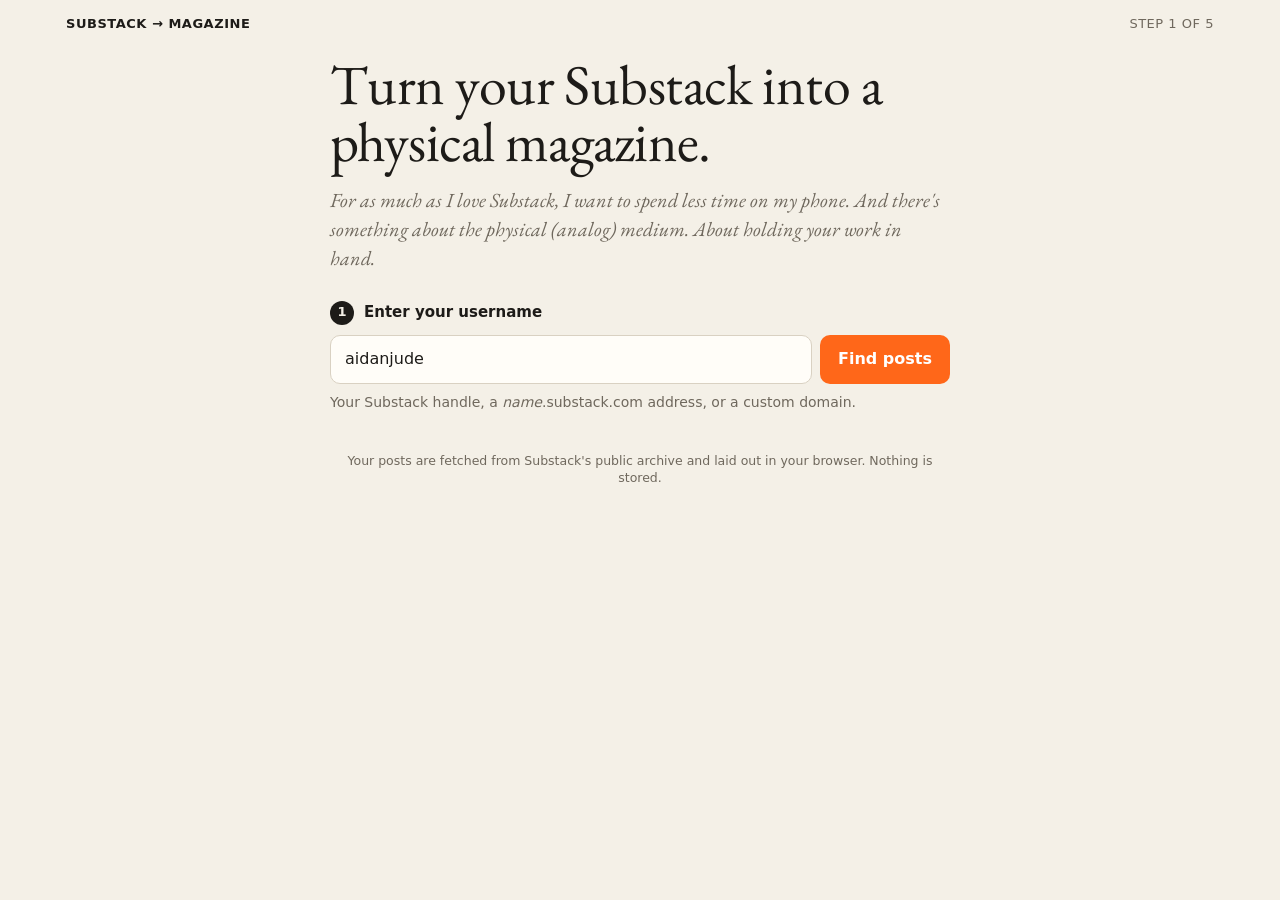
==== public/index.html @ 62726758 "Substack to Magazine: pick posts, design the cover and type on a live preview, download print-ready " ====
<!doctype html>
<html lang="en">
<head>
<meta charset="utf-8">
<meta name="viewport" content="width=device-width, initial-scale=1">
<title>Substack to Magazine</title>
<meta name="description" content="Turn your Substack into a physical magazine. Pick your posts, upload your cover, download a print-ready PDF for Mixam or FedEx Office.">
<link rel="stylesheet" href="style.css">
<script>window.va=window.va||function(){(window.vaq=window.vaq||[]).push(arguments)}</script>
<script defer src="/_vercel/insights/script.js"></script>
</head>
<body>
<main>
  <header class="top">
    <span class="mark">Substack&nbsp;→&nbsp;Magazine</span>
    <span class="prog" id="prog">Step 1 of 5</span>
  </header>

  <!-- 1 -->
  <section class="step on" id="s1">
    <h1>Turn your Substack into a physical magazine.</h1>
    <p class="intro">For as much as I love Substack, I want to spend less time on my phone. And there's something about the physical (analog) medium. About holding your work in hand.</p>
    <form id="f1" autocomplete="off">
      <label for="user" class="q"><span class="n">1</span> Enter your username</label>
      <div class="search">
        <input id="user" name="user" type="search" inputmode="url" autocapitalize="off" spellcheck="false" value="aidanjude" placeholder="yourname or yourname.substack.com">
        <button type="submit" class="go" id="find">Find posts</button>
      </div>
      <p class="hint">Your Substack handle, a <em>name</em>.substack.com address, or a custom domain.</p>
      <p class="err" id="e1" hidden></p>
    </form>
  </section>

  <!-- 2 -->
  <section class="step" id="s2">
    <button class="back" data-to="s1">← Back</button>
    <label class="q"><span class="n">2</span> Select your posts</label>
    <details class="drop" id="drop">
      <summary><span id="selsum">0 posts selected</span><span class="chev">▾</span></summary>
      <div class="dropin">
        <div class="tools">
          <input id="filter" type="search" placeholder="Search titles">
          <button type="button" class="lnk" id="all">All free</button>
          <button type="button" class="lnk" id="none">None</button>
        </div>
        <div id="list" class="list"></div>
      </div>
    </details>
    <p class="hint" id="est"></p>
    <button class="go wide" id="to3">Next</button>
  </section>

  <!-- 3 -->
  <section class="step" id="s3">
    <button class="back" data-to="s2">← Back</button>
    <label for="magname" class="q"><span class="n">3</span> Give your magazine a name</label>
    <input id="magname" class="big" type="text" maxlength="60">
    <button class="go wide" id="gen">Generate the magazine →</button>
    <p class="hint" id="genmsg"></p>
  </section>

  <!-- 4: generated issue, then design -->
  <section class="step" id="s4">
    <button class="back" data-to="s3">← Back</button>
    <div class="viewer" id="viewer">
      <div class="spread" id="spread"></div>
      <div class="nav">
        <button class="pg" id="prev" aria-label="Previous page">‹</button>
        <span id="pgno">1 / 1</span>
        <button class="pg" id="next" aria-label="Next page">›</button>
      </div>
    </div>
    <div class="design">
      <div class="ctl">
        <label class="q"><span class="n">5</span> Design your cover</label>
        <label class="upload" for="cover">
          <input id="cover" type="file" accept="image/*">
          <span id="covlab">Upload your own image or art</span>
        </label>
        <p class="hint">Fills the front cover edge to edge. Portrait images work best; 2550 × 3300 px or larger prints sharp.</p>
      </div>
      <div class="ctl">
        <label class="q"><span class="n">6</span> Choose a typography</label>
        <div class="types" id="types"></div>
      </div>
    </div>
    <button class="go wide" id="to5">Get the print-ready PDF →</button>
  </section>

  <!-- 5: download + how to print -->
  <section class="step" id="s5">
    <button class="back" data-to="s4">← Back to the magazine</button>
    <label class="q"><span class="n">7</span> Download the print-ready PDF</label>
    <p class="hint" id="pagesum"></p>
    <div class="tabs" role="tablist">
      <button role="tab" class="tab on" data-tab="mixam">Mixam <small>a real magazine, stapled</small></button>
      <button role="tab" class="tab" data-tab="fedex">FedEx Office <small>letter pages, pick up today</small></button>
    </div>

    <div class="panel on" id="p-mixam">
      <button class="go wide dl" data-printer="mixam">Download for Mixam (PDF)</button>
      <p class="hint" id="mixwarn"></p>
      <ol class="how">
        <li>Go to <a href="https://mixam.com/booklets" target="_blank" rel="noopener">mixam.com/booklets</a> and scroll to <b>Create Your Booklets</b>.</li>
        <li><b>Quantity</b>: how many copies you want. <b>Color Printing</b>: <b>Color</b>.</li>
        <li><b>Orientation</b>: <b>Portrait</b>. <b>Size</b>: <b>Letter (8.5" x 11")</b>. Pick the trim size, not the size with bleed; the bleed is already in the file.</li>
        <li><b>Paper Type</b>: <b>Coated</b>, then <b>Satin</b>. <b>Paper Weight</b>: <b>100lb Text</b> for heft, or 80lb Text to save a little.</li>
        <li><b>Choose Binding</b>: <b>Staple</b>. <b>Pages</b>: set the slider to <b class="np">—</b>.</li>
        <li>Leave <b>Add Cover (+4 Printed Pages)</b> unticked. Your cover is page 1 of the file and the back cover is the last page.</li>
        <li>On the right, pick a shipping date and price. Under <b>Design Option</b>, choose <b>Upload Own Artwork</b>, then <b>Add to Cart</b>.</li>
        <li>Click <b>Continue</b>. In the <b>Artwork</b> tab, drag the PDF in or click <b>Upload files</b>.</li>
        <li>Flip through the <b>Preview</b> and open the <b>PDF Proof</b>. Check nothing important on the cover crosses the trim line. Then fill in <b>Details</b> and <b>Payment</b>.</li>
      </ol>
      <p class="fine">File: Letter 8.5 × 11 in trim, 0.125 in bleed on every side, page count a multiple of 4 (saddle stitch). Steps checked against mixam.com on 28 Oct 2026.</p>
    </div>

    <div class="panel" id="p-fedex">
      <button class="go wide dl" data-printer="fedex">Download for FedEx Office (PDF)</button>
      <ol class="how">
        <li>Go to <a href="https://www.office.fedex.com/default/copies.html" target="_blank" rel="noopener">FedEx Office → Copies &amp; Custom Documents</a>.</li>
        <li>Click <b>UPLOAD A FILE</b> and choose the PDF. You can continue as a guest.</li>
        <li><b>PRINT COLOR</b>: <b>Full Color</b>. <b>PAPER SIZE</b>: <b>8.5in x 11in</b>.</li>
        <li><b>PAPER TYPE</b>: the default is Laser (32 lb.). A heavier professional white paper feels more like a magazine.</li>
        <li><b>SIDES</b>: change Single-Sided to <b>Double-Sided</b>.</li>
        <li>Under binding, choose <b>stapled</b> (coil and comb are also offered).</li>
        <li>Set <b>QUANTITY</b>, then <b>Add to Cart</b>. Choose a store for pickup and check out. Most orders are ready the same day or within 24 hours.</li>
      </ol>
      <p class="fine">FedEx prints with a small white margin, never full bleed, so this file keeps the cover art inside a border. Same pages as the Mixam file. Steps checked against office.fedex.com on 28 Oct 2026.</p>
    </div>
  </section>
</main>
<footer class="foot">Your posts are fetched from Substack's public archive and laid out in your browser. Nothing is stored.</footer>

<script src="vendor/pdf-lib.min.js"></script>
<script src="vendor/fontkit.umd.min.js"></script>
<script src="app.js"></script>
</body>
</html>
---- public/style.css ----
:root{
  --paper:#f4f0e7; --card:#fffdf8; --ink:#1d1b18; --mute:#6f685d; --line:#d9d1c2;
  --accent:#ff6719; --accent-ink:#fff; --err:#a3341b;
  --serif:"mz-garamond-400",Georgia,"Times New Roman",serif;
}
@font-face{font-family:"mz-garamond-400";src:url(fonts/garamond-400.ttf);font-display:swap}
@font-face{font-family:"mz-garamond-400i";src:url(fonts/garamond-400i.ttf);font-display:swap}
@font-face{font-family:"mz-baskerville-400";src:url(fonts/baskerville-400.ttf);font-display:swap}
@font-face{font-family:"mz-playfair-700";src:url(fonts/playfair-700.ttf);font-display:swap}
@font-face{font-family:"mz-courier-400";src:url(fonts/courier-400.ttf);font-display:swap}
@font-face{font-family:"mz-inter-700";src:url(fonts/inter-700.ttf);font-display:swap}
@media (prefers-color-scheme: dark){
  :root:not([data-theme="light"]){--paper:#171614;--card:#211f1c;--ink:#efe9dd;--mute:#a39b8d;--line:#3a362f}
}
:root[data-theme="dark"]{--paper:#171614;--card:#211f1c;--ink:#efe9dd;--mute:#a39b8d;--line:#3a362f}
*{box-sizing:border-box}
html,body{margin:0;background:var(--paper);color:var(--ink)}
body{font:17px/1.5 var(--serif);-webkit-text-size-adjust:100%}
main{max-width:1180px;margin:0 auto;padding:12px 16px 40px}
.top{display:flex;justify-content:space-between;align-items:baseline;padding:4px 0 18px;font:13px/1.2 system-ui,-apple-system,sans-serif;color:var(--mute);letter-spacing:.04em;text-transform:uppercase}
.mark{color:var(--ink);font-weight:600}
.step{display:none;max-width:620px;margin:0 auto}
.step.on{display:block}
#s4.on,#s5.on{max-width:1180px}
#s5.on{max-width:720px}
h1{font-size:clamp(34px,7.5vw,56px);line-height:1.02;font-weight:400;margin:6px 0 16px;letter-spacing:-.01em}
.intro{font-family:"mz-garamond-400i",Georgia,serif;font-size:20px;line-height:1.45;color:var(--mute);margin:0 0 28px}
.q{display:flex;gap:10px;align-items:center;font:600 15px/1.3 system-ui,-apple-system,sans-serif;margin:0 0 10px}
.n{display:inline-grid;place-items:center;width:24px;height:24px;border-radius:50%;background:var(--ink);color:var(--paper);font-size:13px;flex:none}
.search{display:flex;gap:8px}
input[type=search],input[type=text]{font:16px/1.3 system-ui,-apple-system,sans-serif;padding:13px 14px;border:1.5px solid var(--line);border-radius:10px;background:var(--card);color:var(--ink);width:100%;min-width:0}
input.big{font-size:22px;font-family:var(--serif);margin-bottom:14px}
input:focus{outline:2px solid var(--accent);outline-offset:1px;border-color:transparent}
.go{font:600 16px/1 system-ui,-apple-system,sans-serif;background:var(--accent);color:var(--accent-ink);border:0;border-radius:10px;padding:14px 18px;cursor:pointer;white-space:nowrap;min-height:48px}
.go:disabled{opacity:.55;cursor:progress}
.go.wide{display:block;width:100%;margin-top:16px}
.hint{font:14px/1.45 system-ui,-apple-system,sans-serif;color:var(--mute);margin:8px 0 0}
.err{font:14px/1.4 system-ui,-apple-system,sans-serif;color:var(--err);margin:10px 0 0}
.back{background:none;border:0;color:var(--mute);font:14px system-ui,-apple-system,sans-serif;padding:8px 0;margin:0 0 10px;cursor:pointer;min-height:44px}
.drop{border:1.5px solid var(--line);border-radius:10px;background:var(--card)}
.drop summary{list-style:none;display:flex;justify-content:space-between;align-items:center;padding:14px;cursor:pointer;font:16px system-ui,-apple-system,sans-serif;min-height:48px}
.drop summary::-webkit-details-marker{display:none}
.drop[open] .chev{transform:rotate(180deg)}
.dropin{border-top:1px solid var(--line)}
.tools{display:flex;gap:6px;padding:10px;align-items:center}
.tools input{padding:10px 12px}
.lnk{background:none;border:0;color:var(--accent);font:600 14px system-ui,-apple-system,sans-serif;cursor:pointer;padding:10px 6px;white-space:nowrap;min-height:44px}
.list{max-height:52vh;overflow:auto;-webkit-overflow-scrolling:touch}
.pub{position:sticky;top:0;background:var(--card);font:600 12px system-ui,-apple-system,sans-serif;letter-spacing:.06em;text-transform:uppercase;color:var(--mute);padding:10px 14px 6px;border-bottom:1px solid var(--line)}
.row{display:flex;gap:12px;align-items:flex-start;padding:11px 14px;border-bottom:1px solid var(--line);cursor:pointer}
.row input{width:20px;height:20px;margin:2px 0 0;accent-color:var(--accent);flex:none}
.row .t{font-size:16px;line-height:1.3}
.row .m{font:12.5px system-ui,-apple-system,sans-serif;color:var(--mute);margin-top:2px}
.tag{display:inline-block;font:600 11px system-ui,-apple-system,sans-serif;background:#f6d7c4;color:#7a2f0b;border-radius:4px;padding:1px 6px;margin-left:4px;vertical-align:1px}
.viewer{background:#d8d2c6;border-radius:12px;padding:14px 10px 8px;margin-bottom:18px}
@media (prefers-color-scheme: dark){:root:not([data-theme="light"]) .viewer{background:#2b2824}}
.spread{display:flex;justify-content:center;gap:0;touch-action:pan-y}
.spread canvas{display:block;background:#fff;box-shadow:0 6px 22px rgba(0,0,0,.18);max-width:100%}
.nav{display:flex;justify-content:center;align-items:center;gap:18px;padding:10px 0 2px;font:14px system-ui,-apple-system,sans-serif}
.pg{width:48px;height:44px;border-radius:10px;border:1px solid rgba(0,0,0,.15);background:var(--card);color:var(--ink);font-size:24px;line-height:1;cursor:pointer}
.design{display:grid;gap:18px}
.upload{display:flex;align-items:center;justify-content:center;border:1.5px dashed var(--line);border-radius:10px;padding:16px;min-height:56px;cursor:pointer;background:var(--card);font:15px system-ui,-apple-system,sans-serif;text-align:center}
.upload input{position:absolute;opacity:0;width:1px;height:1px}
.types{display:grid;grid-template-columns:1fr 1fr;gap:8px}
.ty{border:1.5px solid var(--line);background:var(--card);color:var(--ink);border-radius:10px;padding:12px;text-align:left;cursor:pointer;min-height:64px}
.ty b{display:block;font-size:21px;font-weight:400;line-height:1.1}
.ty small{font:12px system-ui,-apple-system,sans-serif;color:var(--mute)}
.ty.on{border-color:var(--accent);box-shadow:0 0 0 1px var(--accent)}
.tabs{display:grid;grid-template-columns:1fr 1fr;gap:8px;margin:16px 0 4px}
.tab{border:1.5px solid var(--line);background:var(--card);color:var(--ink);border-radius:10px;padding:12px;font:600 16px system-ui,-apple-system,sans-serif;cursor:pointer;text-align:left;min-height:56px}
.tab small{display:block;font-weight:400;font-size:12px;color:var(--mute);margin-top:2px}
.tab.on{border-color:var(--ink);box-shadow:0 0 0 1px var(--ink)}
.panel{display:none}.panel.on{display:block}
.how{padding-left:22px;margin:18px 0 0;font:15.5px/1.5 system-ui,-apple-system,sans-serif}
.how li{margin:0 0 12px;padding-left:4px}
.how a{color:var(--accent)}
.fine{font:12.5px/1.45 system-ui,-apple-system,sans-serif;color:var(--mute);border-top:1px solid var(--line);padding-top:10px;margin-top:16px}
.foot{max-width:620px;margin:0 auto;padding:0 16px 28px;font:12.5px/1.4 system-ui,-apple-system,sans-serif;color:var(--mute);text-align:center}
@media (min-width:900px){
  #s4.on{display:grid;grid-template-columns:minmax(0,1fr) 320px;gap:24px;align-items:start}
  #s4 .back{grid-column:1/-1;justify-self:start;margin:0}
  #s4 .viewer{margin:0}
  #s4 .design,#s4 #to5{grid-column:2}
  #s4 #to5{margin-top:-6px}
  #s4 .design{grid-row:2}
  #s4 .viewer{grid-row:2/4}
  .types{grid-template-columns:1fr}
}
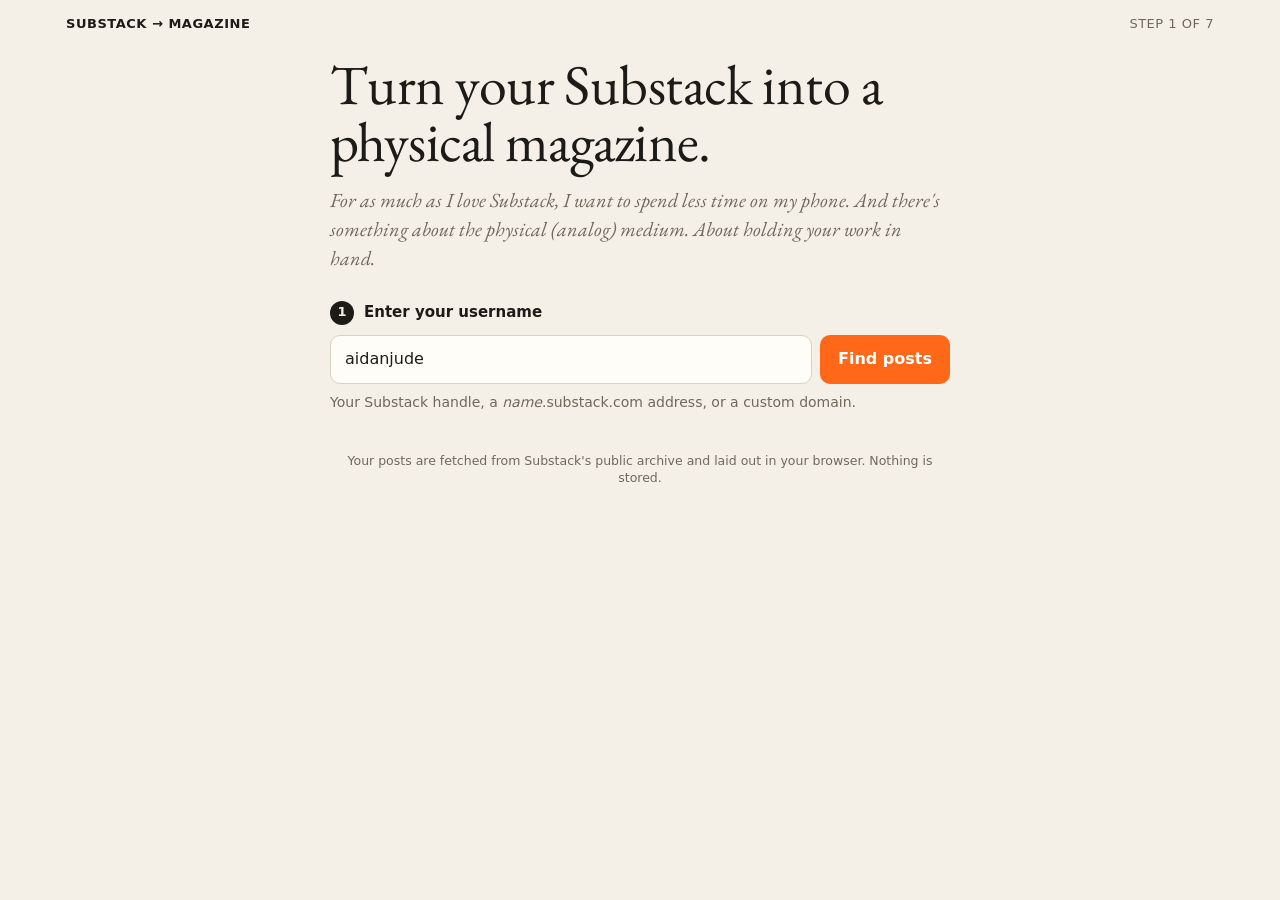
==== commit 3303fbfb: "Progress line follows the flow's own 1-7 numbering Co-Authored-By: Claude Opus 5.5 <noreply@anthropi" ====
--- a/public/index.html
+++ b/public/index.html
@@ -13,7 +13,7 @@
 <main>
   <header class="top">
     <span class="mark">Substack&nbsp;→&nbsp;Magazine</span>
-    <span class="prog" id="prog">Step 1 of 5</span>
+    <span class="prog" id="prog">Step 1 of 7</span>
   </header>
 
   <!-- 1 -->
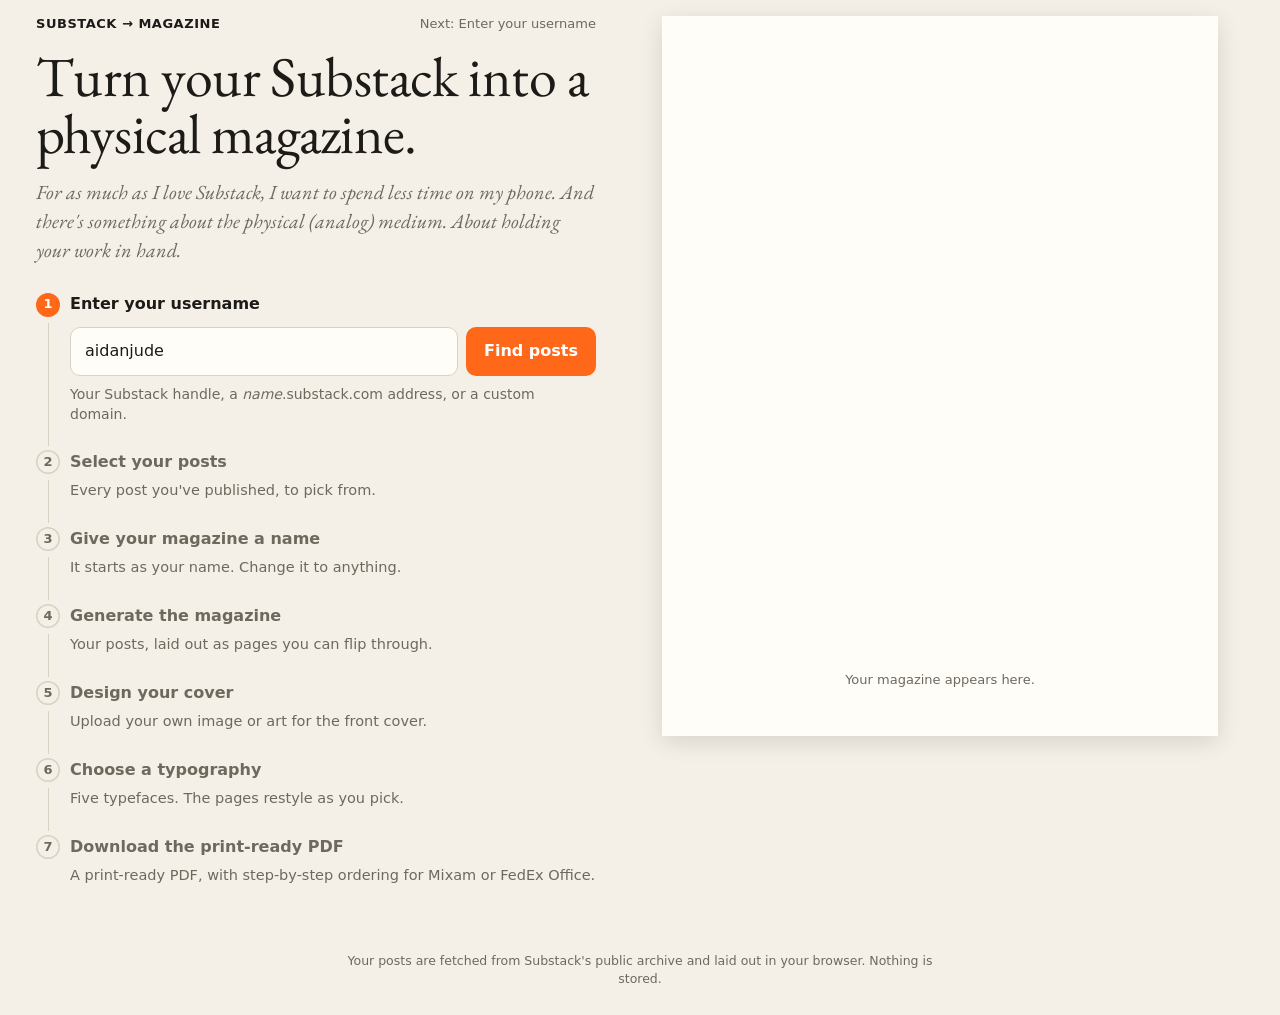
==== commit f779b392: "All seven steps on one screen, top to bottom Done steps stay open and editable with a check, the cur" ====
--- a/public/index.html
+++ b/public/index.html
@@ -10,108 +10,155 @@
 <script defer src="/_vercel/insights/script.js"></script>
 </head>
 <body>
-<main>
+<main class="flow">
+  <div class="col">
   <header class="top">
     <span class="mark">Substack&nbsp;→&nbsp;Magazine</span>
-    <span class="prog" id="prog">Step 1 of 7</span>
+    <span class="prog" id="prog"></span>
   </header>
+  <h1>Turn your Substack into a physical magazine.</h1>
+  <p class="intro">For as much as I love Substack, I want to spend less time on my phone. And there's something about the physical (analog) medium. About holding your work in hand.</p>
 
-  <!-- 1 -->
-  <section class="step on" id="s1">
-    <h1>Turn your Substack into a physical magazine.</h1>
-    <p class="intro">For as much as I love Substack, I want to spend less time on my phone. And there's something about the physical (analog) medium. About holding your work in hand.</p>
-    <form id="f1" autocomplete="off">
-      <label for="user" class="q"><span class="n">1</span> Enter your username</label>
-      <div class="search">
-        <input id="user" name="user" type="search" inputmode="url" autocapitalize="off" spellcheck="false" value="aidanjude" placeholder="yourname or yourname.substack.com">
-        <button type="submit" class="go" id="find">Find posts</button>
+  <ol class="steps">
+    <li class="st" id="s1">
+      <h2 class="sh"><label for="user"><span class="n">1</span> Enter your username</label></h2>
+      <div class="body">
+      <form id="f1" autocomplete="off">
+        <div class="search">
+          <input id="user" name="user" type="search" inputmode="url" autocapitalize="off" spellcheck="false" value="aidanjude" placeholder="yourname or yourname.substack.com">
+          <button type="submit" class="go" id="find">Find posts</button>
+        </div>
+        <p class="hint">Your Substack handle, a <em>name</em>.substack.com address, or a custom domain.</p>
+        <p class="err" id="e1" hidden></p>
+      </form>
       </div>
-      <p class="hint">Your Substack handle, a <em>name</em>.substack.com address, or a custom domain.</p>
-      <p class="err" id="e1" hidden></p>
-    </form>
-  </section>
+    </li>
 
-  <!-- 2 -->
-  <section class="step" id="s2">
-    <button class="back" data-to="s1">← Back</button>
-    <label class="q"><span class="n">2</span> Select your posts</label>
-    <details class="drop" id="drop">
-      <summary><span id="selsum">0 posts selected</span><span class="chev">▾</span></summary>
-      <div class="dropin">
-        <div class="tools">
-          <input id="filter" type="search" placeholder="Search titles">
-          <button type="button" class="lnk" id="all">All free</button>
-          <button type="button" class="lnk" id="none">None</button>
+    <li class="st" id="s2">
+      <h2 class="sh"><span class="n">2</span> Select your posts</h2>
+      <p class="later">Every post you've published, to pick from.</p>
+      <div class="body">
+      <details class="drop" id="drop">
+        <summary><span id="selsum">0 posts selected</span><span class="chev">▾</span></summary>
+        <div class="dropin">
+          <div class="tools">
+            <input id="filter" type="search" placeholder="Search titles">
+            <button type="button" class="lnk" id="all">All free</button>
+            <button type="button" class="lnk" id="none">None</button>
+          </div>
+          <div id="list" class="list"></div>
         </div>
-        <div id="list" class="list"></div>
+      </details>
+      <p class="hint" id="est"></p>
       </div>
-    </details>
-    <p class="hint" id="est"></p>
-    <button class="go wide" id="to3">Next</button>
-  </section>
+    </li>
 
-  <!-- 3 -->
-  <section class="step" id="s3">
-    <button class="back" data-to="s2">← Back</button>
-    <label for="magname" class="q"><span class="n">3</span> Give your magazine a name</label>
-    <input id="magname" class="big" type="text" maxlength="60">
-    <button class="go wide" id="gen">Generate the magazine →</button>
-    <p class="hint" id="genmsg"></p>
-  </section>
+    <li class="st" id="s3">
+      <h2 class="sh"><label for="magname"><span class="n">3</span> Give your magazine a name</label></h2>
+      <p class="later">It starts as your name. Change it to anything.</p>
+      <div class="body">
+      <input id="magname" class="big" type="text" maxlength="60">
+      </div>
+    </li>
 
-  <!-- 4: generated issue, then design -->
-  <section class="step" id="s4">
-    <button class="back" data-to="s3">← Back</button>
-    <div class="viewer" id="viewer">
-      <div class="spread" id="spread"></div>
-      <div class="nav">
-        <button class="pg" id="prev" aria-label="Previous page">‹</button>
-        <span id="pgno">1 / 1</span>
-        <button class="pg" id="next" aria-label="Next page">›</button>
+    <li class="st" id="s4">
+      <h2 class="sh"><span class="n">4</span> Generate the magazine</h2>
+      <p class="later">Your posts, laid out as pages you can flip through.</p>
+      <div class="body">
+      <button class="go wide" id="gen">Generate the magazine →</button>
+      <p class="hint" id="genmsg"></p>
+      <div class="slot" id="slot-phone">
+      <div class="viewer" id="viewer">
+        <div class="spread" id="spread"></div>
+        <div class="nav">
+          <button class="pg" id="prev" aria-label="Previous page">‹</button>
+          <span id="pgno">1 / 1</span>
+          <button class="pg" id="next" aria-label="Next page">›</button>
+        </div>
       </div>
-    </div>
-    <div class="design">
-      <div class="ctl">
-        <label class="q"><span class="n">5</span> Design your cover</label>
-        <label class="upload" for="cover">
-          <input id="cover" type="file" accept="image/*">
-          <span id="covlab">Upload your own image or art</span>
-        </label>
-        <p class="hint">Fills the front cover edge to edge. Portrait images work best; 2550 × 3300 px or larger prints sharp.</p>
       </div>
-      <div class="ctl">
-        <label class="q"><span class="n">6</span> Choose a typography</label>
-        <div class="types" id="types"></div>
       </div>
-    </div>
-    <button class="go wide" id="to5">Get the print-ready PDF →</button>
-  </section>
+    </li>
 
-  <!-- 5: download + how to print -->
-  <section class="step" id="s5">
-    <button class="back" data-to="s4">← Back to the magazine</button>
-    <label class="q"><span class="n">7</span> Download the print-ready PDF</label>
+    <li class="st" id="s5">
+      <h2 class="sh"><span class="n">5</span> Design your cover</h2>
+      <p class="later">Upload your own image or art for the front cover.</p>
+      <div class="body">
+      <label class="upload" for="cover">
+        <input id="cover" type="file" accept="image/*">
+        <span id="covlab">Upload your own image or art</span>
+      </label>
+      <p class="hint">Fills the front cover edge to edge. Portrait images work best; 2550 × 3300 px or larger prints sharp.</p>
+      </div>
+    </li>
+
+    <li class="st" id="s6">
+      <h2 class="sh"><span class="n">6</span> Choose a typography</h2>
+      <p class="later">Five typefaces. The pages restyle as you pick.</p>
+      <div class="body">
+      <div class="types" id="types"></div>
+      </div>
+    </li>
+
+    <li class="st" id="s7">
+      <h2 class="sh"><span class="n">7</span> Download the print-ready PDF</h2>
+      <p class="later">A print-ready PDF, with step-by-step ordering for Mixam or FedEx Office.</p>
+      <div class="body">
     <p class="hint" id="pagesum"></p>
+    <p class="err" id="stale" hidden>You changed your posts. Update the magazine in step 4 before you download.</p>
     <div class="tabs" role="tablist">
-      <button role="tab" class="tab on" data-tab="mixam">Mixam <small>a real magazine, stapled</small></button>
+      <button role="tab" class="tab on" data-tab="mixam">Mixam <small>a real magazine, stapled or bound</small></button>
       <button role="tab" class="tab" data-tab="fedex">FedEx Office <small>letter pages, pick up today</small></button>
     </div>
 
     <div class="panel on" id="p-mixam">
-      <button class="go wide dl" data-printer="mixam">Download for Mixam (PDF)</button>
+      <div class="binds" role="radiogroup" aria-label="Binding">
+        <button type="button" class="bd on" id="bd-staple" data-bind="staple">Staple <small>folded and stapled, up to 96 pages</small></button>
+        <button type="button" class="bd" id="bd-perfect" data-bind="perfect">Perfect (PUR) <small>glued square spine, like a paperback</small></button>
+      </div>
       <p class="hint" id="mixwarn"></p>
-      <ol class="how">
-        <li>Go to <a href="https://mixam.com/booklets" target="_blank" rel="noopener">mixam.com/booklets</a> and scroll to <b>Create Your Booklets</b>.</li>
-        <li><b>Quantity</b>: how many copies you want. <b>Color Printing</b>: <b>Color</b>.</li>
-        <li><b>Orientation</b>: <b>Portrait</b>. <b>Size</b>: <b>Letter (8.5" x 11")</b>. Pick the trim size, not the size with bleed; the bleed is already in the file.</li>
-        <li><b>Paper Type</b>: <b>Coated</b>, then <b>Satin</b>. <b>Paper Weight</b>: <b>100lb Text</b> for heft, or 80lb Text to save a little.</li>
-        <li><b>Choose Binding</b>: <b>Staple</b>. <b>Pages</b>: set the slider to <b class="np">—</b>.</li>
-        <li>Leave <b>Add Cover (+4 Printed Pages)</b> unticked. Your cover is page 1 of the file and the back cover is the last page.</li>
-        <li>On the right, pick a shipping date and price. Under <b>Design Option</b>, choose <b>Upload Own Artwork</b>, then <b>Add to Cart</b>.</li>
-        <li>Click <b>Continue</b>. In the <b>Artwork</b> tab, drag the PDF in or click <b>Upload files</b>.</li>
-        <li>Flip through the <b>Preview</b> and open the <b>PDF Proof</b>. Check nothing important on the cover crosses the trim line. Then fill in <b>Details</b> and <b>Payment</b>.</li>
-      </ol>
-      <p class="fine">File: Letter 8.5 × 11 in trim, 0.125 in bleed on every side, page count a multiple of 4 (saddle stitch). Steps checked against mixam.com on 28 Oct 2026.</p>
+
+      <div id="m-staple">
+        <button class="go wide dl" data-printer="mixam">Download for Mixam (PDF)</button>
+        <ol class="how">
+          <li>Go to <a href="https://mixam.com/magazines" target="_blank" rel="noopener">mixam.com/magazines</a> and scroll to <b>Create Your Magazines</b>.</li>
+          <li><b>Quantity</b>: how many copies you want. <b>Color Printing</b>: <b>Color</b>.</li>
+          <li><b>Orientation</b>: <b>Portrait</b>. <b>Size</b>: <b>Letter (8.5" x 11")</b>. Pick the trim size, not the size with bleed; the bleed is already in the file.</li>
+          <li><b>Paper Type</b>: <b>Coated</b>, then <b>Satin</b>. <b>Paper Weight</b>: <b>100lb Text</b> for heft, or 80lb Text to save a little.</li>
+          <li><b>Choose Binding</b>: <b>Staple</b>. <b>Pages</b>: set it to <b class="np">—</b>.</li>
+          <li>Leave the separate cover off. Your cover is page 1 of the file and the back cover is the last page.</li>
+          <li>Under <b>Choose Price and Shipping Date</b>, pick one. <b>Design Option</b>: <b>Upload Own Artwork</b>, then <b>Add to Cart</b>.</li>
+          <li>Click <b>Continue</b>. In the <b>Artwork</b> tab, drag the PDF in or click <b>Upload files</b>.</li>
+          <li>Flip through the <b>Preview</b> and open the <b>PDF Proof</b>. Check nothing important on the cover crosses the trim line. Then fill in <b>Details</b> and <b>Payment</b>.</li>
+        </ol>
+        <p class="fine">File: Letter 8.5 × 11 in trim, 0.125 in bleed on every side, page count a multiple of 4. Steps checked against mixam.com on 28 Oct 2026.</p>
+      </div>
+
+      <div id="m-perfect" hidden>
+        <div class="papers">
+          <label>Inside paper <select id="paper"><option value="7">70lb Text</option><option value="8" selected>80lb Text</option><option value="9">100lb Text</option></select></label>
+          <label>Cover paper <select id="coverpaper"><option value="1">80lb Cover</option><option value="2" selected>100lb Cover</option><option value="3">110lb Cover</option><option value="5">130lb Cover</option></select></label>
+        </div>
+        <p class="spine">Spine <b id="spinev">—</b> <small id="spinecalc"></small></p>
+        <div class="spreadbox"><canvas id="spreadcv" aria-label="Cover spread: back, spine, front"></canvas></div>
+        <p class="hint" id="spreaddim"></p>
+        <button class="go wide dl" data-printer="mixam" data-part="interior">Download the inside pages (PDF)</button>
+        <button class="go wide dl alt" data-printer="mixam" data-part="cover">Download the cover (PDF)</button>
+        <ol class="how">
+          <li>Go to <a href="https://mixam.com/magazines" target="_blank" rel="noopener">mixam.com/magazines</a> and scroll to <b>Create Your Magazines</b>.</li>
+          <li><b>Quantity</b>: how many copies you want. <b>Color Printing</b>: <b>Color</b>.</li>
+          <li><b>Orientation</b>: <b>Portrait</b>. <b>Size</b>: <b>Letter (8.5" x 11")</b>. The bleed is already in both files.</li>
+          <li><b>Paper Type</b>: <b>Coated</b>, then <b>Satin</b>. <b>Paper Weight</b>: <b class="pw">80lb Text</b>, the same as above, because the spine width depends on it.</li>
+          <li><b>Choose Binding</b>: <b>Perfect (PUR)</b>. <b>Pages</b>: set it to <b class="np">—</b>. That is the inside pages only; the cover is counted separately.</li>
+          <li><b>Cover Paper Type</b>: <b>Coated (2-Sided)</b>, then <b>Satin</b>. <b>Cover Paper Weight</b>: <b class="cw">100lb Cover</b>. <b>Cover Printing</b>: <b>Color</b>. <b>Inner Cover Printing</b>: <b>No</b>.</li>
+          <li><b>Choose Cover Finish</b>: <b>Gloss Lamination</b> or <b>Matte Lamination</b>.</li>
+          <li>Under <b>Choose Price and Shipping Date</b>, pick one. <b>Design Option</b>: <b>Upload Own Artwork</b>, then <b>Add to Cart</b>.</li>
+          <li>In the cart, find <b>Spine Width</b>. If it isn't <b><span class="sv">—</span> inch</b>, type Mixam's number here and download the cover again: <input id="spineover" type="number" inputmode="decimal" step="0.01" min="0.03" max="2.5" placeholder="0.00" aria-label="Spine width from Mixam's cart, inches"> in</li>
+          <li>Click <b>Continue</b>. In the <b>Artwork</b> tab, upload both files: the inside pages and the cover.</li>
+          <li>Flip through the <b>Preview</b> and open the <b>PDF Proof</b>. Check the spine lines up and nothing important on the cover crosses the trim line. Then fill in <b>Details</b> and <b>Payment</b>.</li>
+        </ol>
+        <p class="fine">Inside pages: Letter 8.5 × 11 in trim, 0.125 in bleed, a multiple of 4 pages (at least 32). Cover: one spread, back on the left, front on the right, spine in the middle, 0.125 in bleed on every side. The spine is Mixam's calipers for the paper you picked; Mixam's cart has the final word, and can shift the spine up to 0.08 in, so the back, spine and front share one colour. Checked against mixam.com on 28 Oct 2026.</p>
+      </div>
     </div>
 
     <div class="panel" id="p-fedex">
@@ -127,7 +174,11 @@
       </ol>
       <p class="fine">FedEx prints with a small white margin, never full bleed, so this file keeps the cover art inside a border. Same pages as the Mixam file. Steps checked against office.fedex.com on 28 Oct 2026.</p>
     </div>
-  </section>
+    </div>
+    </li>
+  </ol>
+  </div>
+  <aside class="slot" id="slot-wide"><div class="blank" id="blank"><span id="blankname"></span><small>Your magazine appears here.</small></div></aside>
 </main>
 <footer class="foot">Your posts are fetched from Substack's public archive and laid out in your browser. Nothing is stored.</footer>
 
--- a/public/style.css
+++ b/public/style.css
@@ -16,13 +16,9 @@
 *{box-sizing:border-box}
 html,body{margin:0;background:var(--paper);color:var(--ink)}
 body{font:17px/1.5 var(--serif);-webkit-text-size-adjust:100%}
-main{max-width:1180px;margin:0 auto;padding:12px 16px 40px}
+main{max-width:620px;margin:0 auto;padding:12px 16px 40px}
 .top{display:flex;justify-content:space-between;align-items:baseline;padding:4px 0 18px;font:13px/1.2 system-ui,-apple-system,sans-serif;color:var(--mute);letter-spacing:.04em;text-transform:uppercase}
 .mark{color:var(--ink);font-weight:600}
-.step{display:none;max-width:620px;margin:0 auto}
-.step.on{display:block}
-#s4.on,#s5.on{max-width:1180px}
-#s5.on{max-width:720px}
 h1{font-size:clamp(34px,7.5vw,56px);line-height:1.02;font-weight:400;margin:6px 0 16px;letter-spacing:-.01em}
 .intro{font-family:"mz-garamond-400i",Georgia,serif;font-size:20px;line-height:1.45;color:var(--mute);margin:0 0 28px}
 .q{display:flex;gap:10px;align-items:center;font:600 15px/1.3 system-ui,-apple-system,sans-serif;margin:0 0 10px}
@@ -76,13 +72,54 @@
 .how a{color:var(--accent)}
 .fine{font:12.5px/1.45 system-ui,-apple-system,sans-serif;color:var(--mute);border-top:1px solid var(--line);padding-top:10px;margin-top:16px}
 .foot{max-width:620px;margin:0 auto;padding:0 16px 28px;font:12.5px/1.4 system-ui,-apple-system,sans-serif;color:var(--mute);text-align:center}
-@media (min-width:900px){
-  #s4.on{display:grid;grid-template-columns:minmax(0,1fr) 320px;gap:24px;align-items:start}
-  #s4 .back{grid-column:1/-1;justify-self:start;margin:0}
-  #s4 .viewer{margin:0}
-  #s4 .design,#s4 #to5{grid-column:2}
-  #s4 #to5{margin-top:-6px}
-  #s4 .design{grid-row:2}
-  #s4 .viewer{grid-row:2/4}
-  .types{grid-template-columns:1fr}
+.binds{display:grid;grid-template-columns:1fr 1fr;gap:8px;margin:14px 0 0}
+.bd{border:1.5px solid var(--line);background:var(--card);color:var(--ink);border-radius:10px;padding:11px 12px;font:600 15px system-ui,-apple-system,sans-serif;cursor:pointer;text-align:left;min-height:56px}
+.bd small{display:block;font-weight:400;font-size:12px;color:var(--mute);margin-top:2px}
+.bd.on{border-color:var(--accent);box-shadow:0 0 0 1px var(--accent)}
+.bd:disabled{opacity:.45;cursor:not-allowed}
+.papers{display:grid;grid-template-columns:1fr 1fr;gap:8px;margin:14px 0 0}
+.papers label{font:13px system-ui,-apple-system,sans-serif;color:var(--mute);display:grid;gap:4px}
+.papers select{font:16px system-ui,-apple-system,sans-serif;padding:11px 10px;border:1.5px solid var(--line);border-radius:10px;background:var(--card);color:var(--ink);min-height:46px}
+.spine{font:15px system-ui,-apple-system,sans-serif;margin:14px 0 8px}
+.spine b{font-size:20px;margin:0 6px}
+.spine small{display:block;color:var(--mute);font-size:12.5px;margin-top:2px}
+.spreadbox{background:#d8d2c6;border-radius:12px;padding:12px;display:flex;justify-content:center}
+@media (prefers-color-scheme: dark){:root:not([data-theme="light"]) .spreadbox{background:#2b2824}}
+.spreadbox canvas{display:block;max-width:100%;box-shadow:0 6px 22px rgba(0,0,0,.18)}
+.go.alt{background:var(--ink);color:var(--paper);margin-top:10px}
+#spineover{font:16px system-ui,-apple-system,sans-serif;width:92px;padding:6px 8px;border:1.5px solid var(--line);border-radius:8px;background:var(--card);color:var(--ink);margin-left:4px}
+
+/* one screen, top to bottom: done steps stay open and editable, the current one is marked,
+   upcoming ones show their title and one line of what happens there (2026-10-28) */
+.steps{list-style:none;margin:0;padding:0;counter-reset:none}
+.st{position:relative;padding:0 0 26px 0;scroll-margin-top:16px}
+.sh{display:flex;gap:10px;align-items:center;font:600 16px/1.3 system-ui,-apple-system,sans-serif;margin:0 0 10px}
+.sh label{display:flex;gap:10px;align-items:center;cursor:pointer}
+.st.cur .n{background:var(--accent);color:var(--accent-ink)}
+.st.done .n{font-size:0}
+.st.done .n::after{content:"\2713";font-size:13px}
+.st.up .sh{color:var(--mute)}
+.st.up .n{background:transparent;color:var(--mute);box-shadow:inset 0 0 0 1.5px var(--line)}
+.later{display:none;font:14.5px/1.45 system-ui,-apple-system,sans-serif;color:var(--mute);margin:-4px 0 0 34px}
+.st.up .later{display:block}
+.st.up .body{display:none}
+.st:not(:last-child)::before{content:"";position:absolute;left:11.5px;top:30px;bottom:4px;width:1px;background:var(--line)}
+.st .body{padding-left:34px}
+#s1 .body{padding-left:34px}
+#gen[hidden]{display:none}
+#viewer.none{display:none}
+.blank{aspect-ratio:8.5/11;max-height:80vh;margin:0 auto;background:var(--card);box-shadow:0 6px 22px rgba(0,0,0,.12);display:flex;flex-direction:column;justify-content:space-between;align-items:center;padding:12% 8% 8%;font-family:var(--serif);text-align:center}
+.blank span{font-size:clamp(30px,4vw,54px);line-height:1.05}
+.blank small{font:13px system-ui,-apple-system,sans-serif;color:var(--mute)}
+#slot-wide{display:none}
+#slot-phone .viewer{margin-top:16px}
+.top{padding-bottom:10px}
+.prog{text-transform:none;letter-spacing:0}
+@media (max-width:420px){.st .body{padding-left:0}.st::before{display:none}}
+@media (min-width:1000px){
+  main.flow{max-width:1240px;display:grid;grid-template-columns:minmax(0,560px) minmax(0,1fr);gap:40px;align-items:start}
+  #slot-wide{display:block;position:sticky;top:16px}
+  #slot-wide .viewer{margin:0}
+  .types{grid-template-columns:1fr 1fr}
 }
+.blank[hidden]{display:none}
